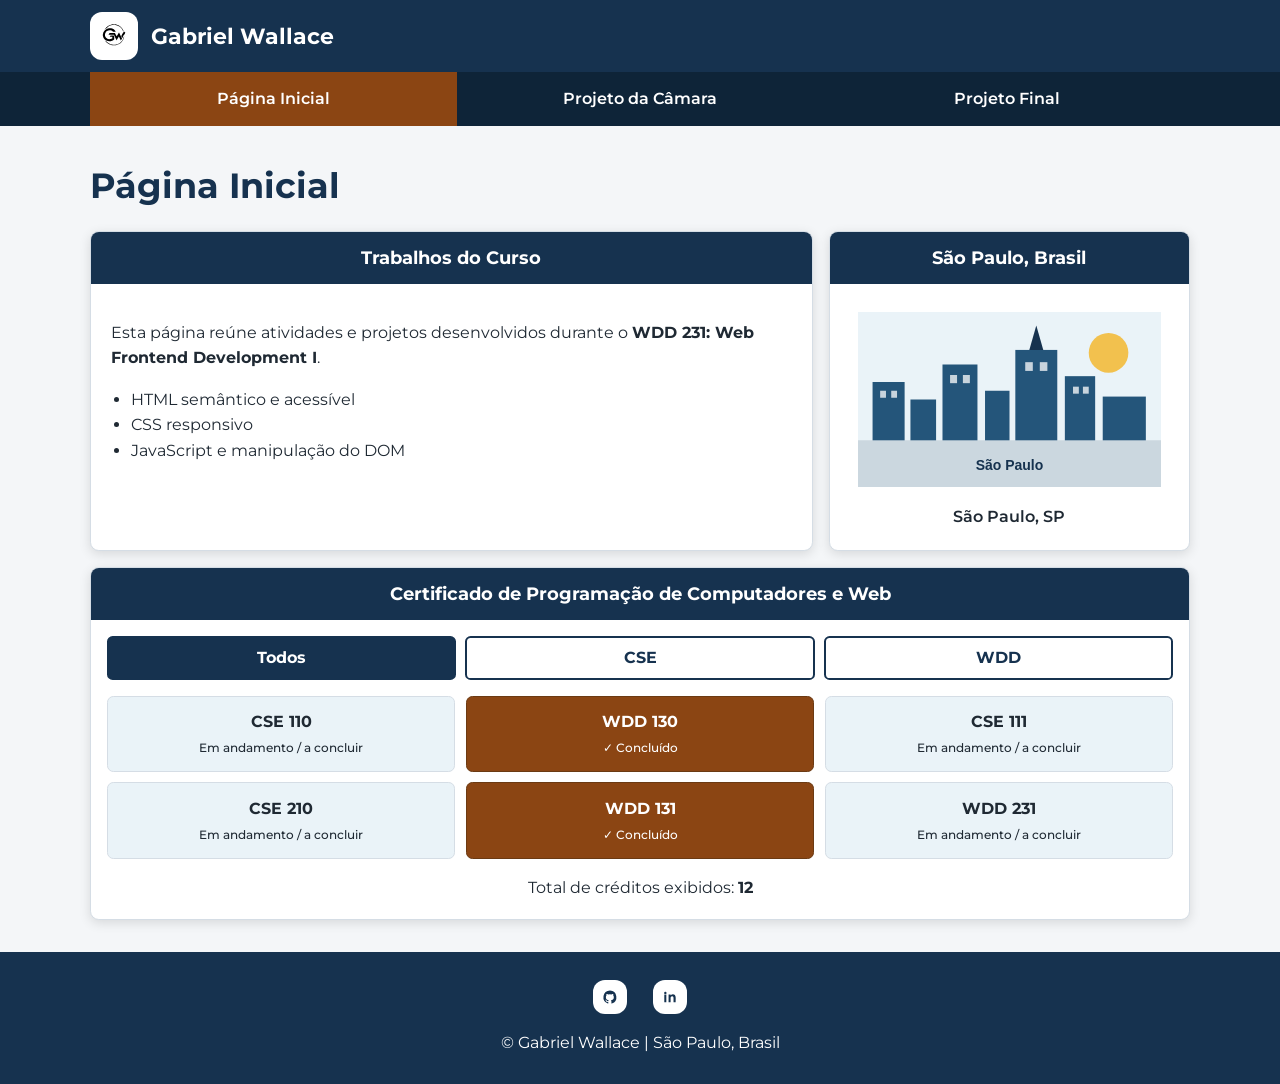
==== index.html @ f1acf522 "ok" ====
<!DOCTYPE html>
<html lang="pt-BR">
<head>
    <meta charset="UTF-8">
    <meta name="viewport" content="width=device-width, initial-scale=1.0">
    <meta name="description" content="Página inicial de Gabriel Wallace para o curso WDD 231 - Web Frontend Development I, com atividades, localização e cursos do certificado.">
    <meta name="author" content="Gabriel Wallace">
    <title>WDD 231 | Gabriel Wallace</title>

    <link rel="preconnect" href="https://fonts.googleapis.com">
    <link rel="preconnect" href="https://fonts.gstatic.com" crossorigin>
    <link href="https://fonts.googleapis.com/css2?family=Montserrat:wght@400;500;600;700&display=swap" rel="stylesheet">

    <link rel="stylesheet" href="estilos/telas-pequenas.css">
    <link rel="stylesheet" href="estilos/maior.css">

    <script src="scripts/navegacao.js" defer></script>
    <script src="scripts/data.js" defer></script>
    <script src="scripts/curso.js" defer></script>
</head>
<body>
    <header>
        <div class="cabecalho-conteudo">
            <a class="marca" href="index.html" aria-label="Página inicial">
                <img src="imagens/logo.svg" alt="" width="48" height="48">
                <span>Gabriel Wallace</span>
            </a>

            <button id="menu" type="button" aria-label="Abrir menu de navegação" aria-expanded="false" aria-controls="navegacao"></button>
        </div>

        <nav id="navegacao" aria-label="Navegação principal">
            <ul>
                <li><a class="ativo" href="index.html" aria-current="page">Página Inicial</a></li>
                <li><a href="chamber/index.html">Projeto da Câmara</a></li>
                <li><a href="final/index.html">Projeto Final</a></li>
            </ul>
        </nav>
    </header>

    <main>
        <h1>Página Inicial</h1>

        <div class="grade-superior">
            <section class="cartao trabalhos">
                <h2>Trabalhos do Curso</h2>
                <div class="conteudo-cartao">
                    <p>
                        Esta página reúne atividades e projetos desenvolvidos durante o
                        <strong>WDD 231: Web Frontend Development I</strong>.
                    </p>
                    <ul>
                        <li>HTML semântico e acessível</li>
                        <li>CSS responsivo</li>
                        <li>JavaScript e manipulação do DOM</li>
                    </ul>
                </div>
            </section>

            <section class="cartao localizacao">
                <h2>São Paulo, Brasil</h2>
                <div class="conteudo-cartao">
                    <img src="imagens/sao-paulo.svg" alt="Ilustração estilizada do horizonte urbano de São Paulo" width="520" height="300">
                    <p>São Paulo, SP</p>
                </div>
            </section>
        </div>

        <section class="cartao certificado">
            <h2>Certificado de Programação de Computadores e Web</h2>

            <div class="filtros" role="group" aria-label="Filtrar cursos">
                <button class="filtro ativo" type="button" data-filtro="todos" aria-pressed="true">Todos</button>
                <button class="filtro" type="button" data-filtro="CSE" aria-pressed="false">CSE</button>
                <button class="filtro" type="button" data-filtro="WDD" aria-pressed="false">WDD</button>
            </div>

            <div id="cursos" class="grade-cursos" aria-live="polite"></div>

            <p class="creditos">
                Total de créditos exibidos:
                <strong><span id="totalCreditos">0</span></strong>
            </p>
        </section>
    </main>

    <footer>
        <div class="redes-sociais" aria-label="Links de mídia social">
            <a href="https://github.com/gabrielwallacess" target="_blank" rel="noopener noreferrer" aria-label="GitHub de Gabriel Wallace">
                <img src="imagens/github.svg" alt="" width="34" height="34">
            </a>
            <a href="https://www.linkedin.com/in/gabrielwallaces/" target="_blank" rel="noopener noreferrer" aria-label="LinkedIn de Gabriel Wallace">
                <img src="imagens/linkedin.svg" alt="" width="34" height="34">
            </a>
        </div>

        <p>&copy; <span id="anoAtual"></span> Gabriel Wallace | São Paulo, Brasil</p>
        <p id="ultimaModificacao"></p>
    </footer>
</body>
</html>
---- estilos/telas-pequenas.css ----
* {
    box-sizing: border-box;
}

:root {
    --azul-escuro: #16324f;
    --azul-medio: #24557a;
    --azul-claro: #eaf3f8;
    --destaque: #8b4513;
    --texto: #1f2933;
    --branco: #ffffff;
    --cinza: #f4f6f8;
    --borda: #d5dde5;
    --sombra: 0 3px 12px rgb(0 0 0 / 12%);
}

html {
    min-width: 320px;
}

body {
    margin: 0;
    font-family: "Montserrat", Arial, sans-serif;
    color: var(--texto);
    background: var(--cinza);
    line-height: 1.6;
}

img {
    display: block;
    max-width: 100%;
    height: auto;
     background-color: #ffffff;
    padding: 8px;
    border-radius: 12px; /* opcional */
}

header {
    background: var(--azul-escuro);
    color: var(--branco);
}

.cabecalho-conteudo {
    display: flex;
    align-items: center;
    justify-content: space-between;
    gap: 1rem;
    max-width: 1100px;
    margin: 0 auto;
    padding: 0.75rem 1rem;
}

.marca {
    display: flex;
    align-items: center;
    gap: 0.8rem;
    color: var(--branco);
    text-decoration: none;
    font-size: 1.15rem;
    font-weight: 700;
}

.marca img {
    flex: 0 0 48px;
}

#menu {
    width: 48px;
    height: 48px;
    border: 1px solid rgb(255 255 255 / 60%);
    border-radius: 0.4rem;
    background: transparent;
    color: var(--branco);
    cursor: pointer;
    font-size: 1.8rem;
}

#menu::before {
    content: "☰";
}

#menu.aberto::before {
    content: "✕";
}

nav {
    display: none;
    background: #0e2438;
}

nav.aberto {
    display: block;
}

nav ul {
    margin: 0;
    padding: 0;
    list-style: none;
}

nav a {
    display: block;
    padding: 0.9rem 1rem;
    color: var(--branco);
    text-align: center;
    text-decoration: none;
    font-weight: 600;
    border-top: 1px solid rgb(255 255 255 / 12%);
}

nav a:hover,
nav a:focus-visible {
    background: var(--azul-medio);
}

nav a.ativo {
    background: var(--destaque);
}

main {
    width: min(1100px, calc(100% - 2rem));
    margin: 1.5rem auto 2rem;
}

h1 {
    margin: 0 0 1rem;
    color: var(--azul-escuro);
    font-size: clamp(1.6rem, 5vw, 2.2rem);
}

.grade-superior {
    display: grid;
    gap: 1rem;
}

.cartao {
    overflow: hidden;
    background: var(--branco);
    border: 1px solid var(--borda);
    border-radius: 0.55rem;
    box-shadow: var(--sombra);
}

.cartao h2 {
    margin: 0;
    padding: 0.7rem 1rem;
    background: var(--azul-escuro);
    color: var(--branco);
    text-align: center;
    font-size: 1.15rem;
}

.conteudo-cartao {
    padding: 1rem;
}

.trabalhos ul {
    padding-left: 1.25rem;
}

.localizacao img {
    width: 100%;
    border-radius: 0.35rem;
}

.localizacao p {
    margin: 0.6rem 0 0;
    text-align: center;
    font-weight: 600;
}

.certificado {
    margin-top: 1rem;
}

.filtros {
    display: grid;
    grid-template-columns: 1fr;
    gap: 0.55rem;
    padding: 1rem 1rem 0;
}

.filtro {
    min-height: 44px;
    border: 2px solid var(--azul-escuro);
    border-radius: 0.35rem;
    background: var(--branco);
    color: var(--azul-escuro);
    font: inherit;
    font-weight: 700;
    cursor: pointer;
}

.filtro:hover,
.filtro:focus-visible,
.filtro.ativo {
    background: var(--azul-escuro);
    color: var(--branco);
}

.grade-cursos {
    display: grid;
    gap: 0.65rem;
    padding: 1rem;
}

.curso {
    padding: 0.8rem 1rem;
    border: 1px solid var(--borda);
    border-radius: 0.4rem;
    background: var(--azul-claro);
    text-align: center;
    font-weight: 700;
}

.curso.concluido {
    border-color: #6b3a13;
    background: #8b4513;
    color: var(--branco);
}

.curso .status {
    display: block;
    margin-top: 0.2rem;
    font-size: 0.78rem;
    font-weight: 500;
}

.creditos {
    margin: 0;
    padding: 0 1rem 1.2rem;
    text-align: center;
}

footer {
    padding: 1.4rem 1rem;
    background: var(--azul-escuro);
    color: var(--branco);
    text-align: center;
}

.redes-sociais {
    display: flex;
    justify-content: center;
    gap: 1rem;
    margin-bottom: 0.7rem;
}

.redes-sociais a {
    display: inline-flex;
    align-items: center;
    justify-content: center;
    min-width: 44px;
    min-height: 44px;
    border-radius: 50%;
}

.redes-sociais a:hover,
.redes-sociais a:focus-visible {
    background: rgb(255 255 255 / 12%);
}

footer p {
    margin: 0.35rem 0;
}

#ultimaModificacao {
    color: #f9d79c;
    font-size: 0.9rem;
}

button:focus-visible,
a:focus-visible {
    outline: 3px solid #ffd166;
    outline-offset: 2px;
}
---- estilos/maior.css ----
@media screen and (min-width: 700px) {
    #menu {
        display: none;
    }

    nav {
        display: block;
    }

    nav ul {
        display: flex;
        justify-content: center;
        max-width: 1100px;
        margin: 0 auto;
    }

    nav li {
        flex: 1;
    }

    nav a {
        border-top: 0;
        min-height: 50px;
    }

    .grade-superior {
        grid-template-columns: 2fr 1fr;
        align-items: stretch;
    }

    .filtros {
        grid-template-columns: repeat(3, 1fr);
    }

    .grade-cursos {
        grid-template-columns: repeat(3, 1fr);
    }
}

@media screen and (min-width: 950px) {
    .cabecalho-conteudo {
        padding-inline: 0;
    }

    .marca {
        font-size: 1.35rem;
    }

    main {
        margin-top: 2rem;
    }

    .conteudo-cartao {
        padding: 1.25rem;
    }
}
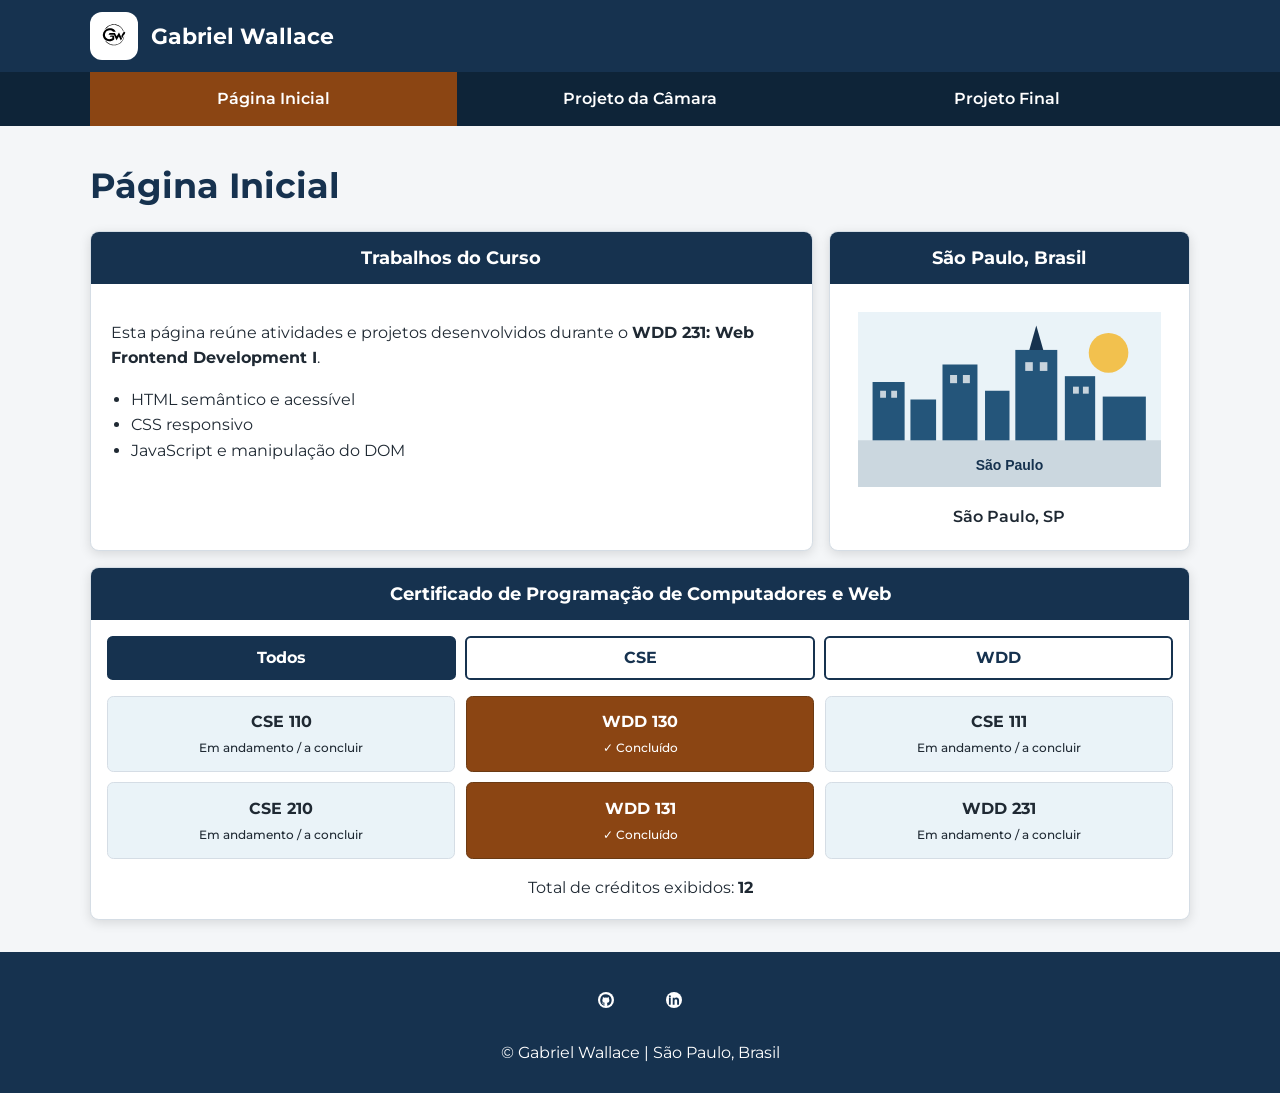
==== commit e0ce319f: "ok" ====
--- a/index.html
+++ b/index.html
@@ -83,19 +83,19 @@
             </p>
         </section>
     </main>
+<footer>
+    <nav class="social-nav" aria-label="Redes sociais">
+        <a href="https://github.com/gabrielwallacess">
+            <img src="imagens/github.svg" alt="GitHub">
+        </a>
 
-    <footer>
-        <div class="redes-sociais" aria-label="Links de mídia social">
-            <a href="https://github.com/gabrielwallacess" target="_blank" rel="noopener noreferrer" aria-label="GitHub de Gabriel Wallace">
-                <img src="imagens/github.svg" alt="" width="34" height="34">
-            </a>
-            <a href="https://www.linkedin.com/in/gabrielwallaces/" target="_blank" rel="noopener noreferrer" aria-label="LinkedIn de Gabriel Wallace">
-                <img src="imagens/linkedin.svg" alt="" width="34" height="34">
-            </a>
-        </div>
+        <a href="https://linkedin.com/in/seuperfil">
+            <img src="imagens/linkedin.svg" alt="LinkedIn">
+        </a>
+    </nav>
 
-        <p>&copy; <span id="anoAtual"></span> Gabriel Wallace | São Paulo, Brasil</p>
-        <p id="ultimaModificacao"></p>
-    </footer>
-</body>
+    <p>&copy; <span id="anoAtual"></span> Gabriel Wallace | São Paulo, Brasil</p>
+
+    <p id="ultimaModificacao"></p>
+</footer>
 </html>
--- a/estilos/telas-pequenas.css
+++ b/estilos/telas-pequenas.css
@@ -239,25 +239,44 @@
     text-align: center;
 }
 
-.redes-sociais {
+/* ===========================
+   REDES SOCIAIS
+=========================== */
+
+.social-nav {
     display: flex;
     justify-content: center;
-    gap: 1rem;
-    margin-bottom: 0.7rem;
-}
-
-.redes-sociais a {
-    display: inline-flex;
-    align-items: center;
+    align-items: center;
+    gap: 20px;
+
+    margin-bottom: 15px;
+
+    background: transparent;
+}
+
+.social-nav a {
+    display: flex;
     justify-content: center;
-    min-width: 44px;
-    min-height: 44px;
+    align-items: center;
+
+    width: 48px;
+    height: 48px;
+
     border-radius: 50%;
-}
-
-.redes-sociais a:hover,
-.redes-sociais a:focus-visible {
-    background: rgb(255 255 255 / 12%);
+    text-decoration: none;
+}
+
+.social-nav a:hover {
+    background: rgba(255,255,255,.15);
+}
+
+.social-nav img {
+    width: 32px;
+    height: 32px;
+
+    padding: 0;
+    background: transparent;
+    border-radius: 0;
 }
 
 footer p {
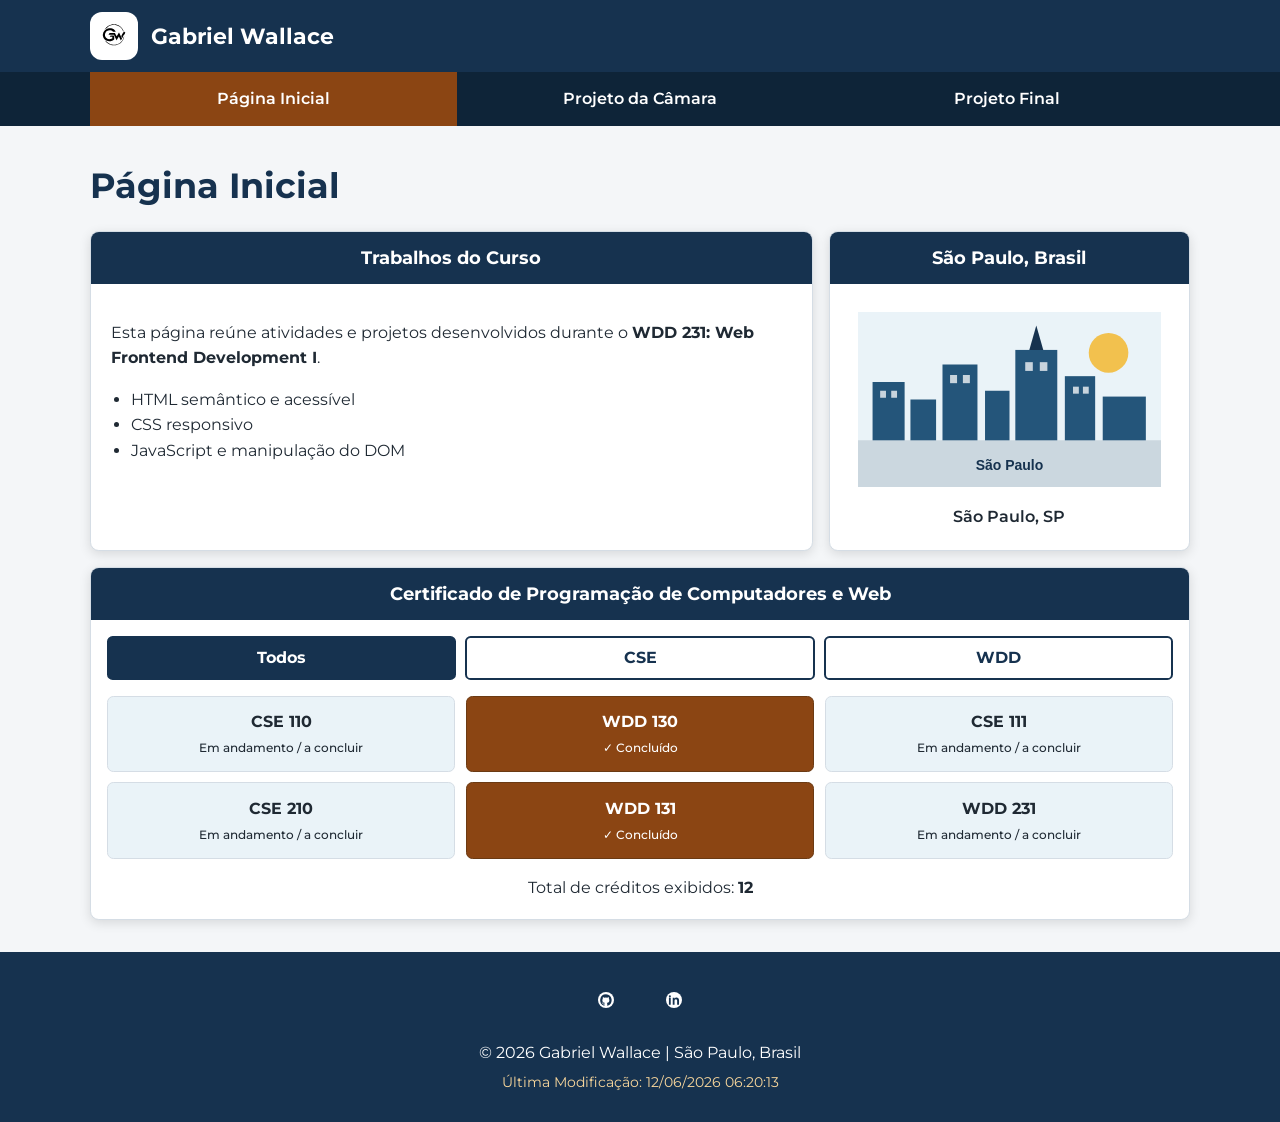
==== commit 333405e3: "ok" ====
--- a/index.html
+++ b/index.html
@@ -22,7 +22,7 @@
     <header>
         <div class="cabecalho-conteudo">
             <a class="marca" href="index.html" aria-label="Página inicial">
-                <img src="imagens/logo.svg" alt="" width="48" height="48">
+                <img src="imagens/logo.svg" alt="Logotipo GW" width="48" height="48">
                 <span>Gabriel Wallace</span>
             </a>
 
@@ -89,7 +89,7 @@
             <img src="imagens/github.svg" alt="GitHub">
         </a>
 
-        <a href="https://linkedin.com/in/seuperfil">
+        <a href="https://www.linkedin.com/in/gabrielwallaces/">
             <img src="imagens/linkedin.svg" alt="LinkedIn">
         </a>
     </nav>
@@ -98,4 +98,5 @@
 
     <p id="ultimaModificacao"></p>
 </footer>
+</body>
 </html>
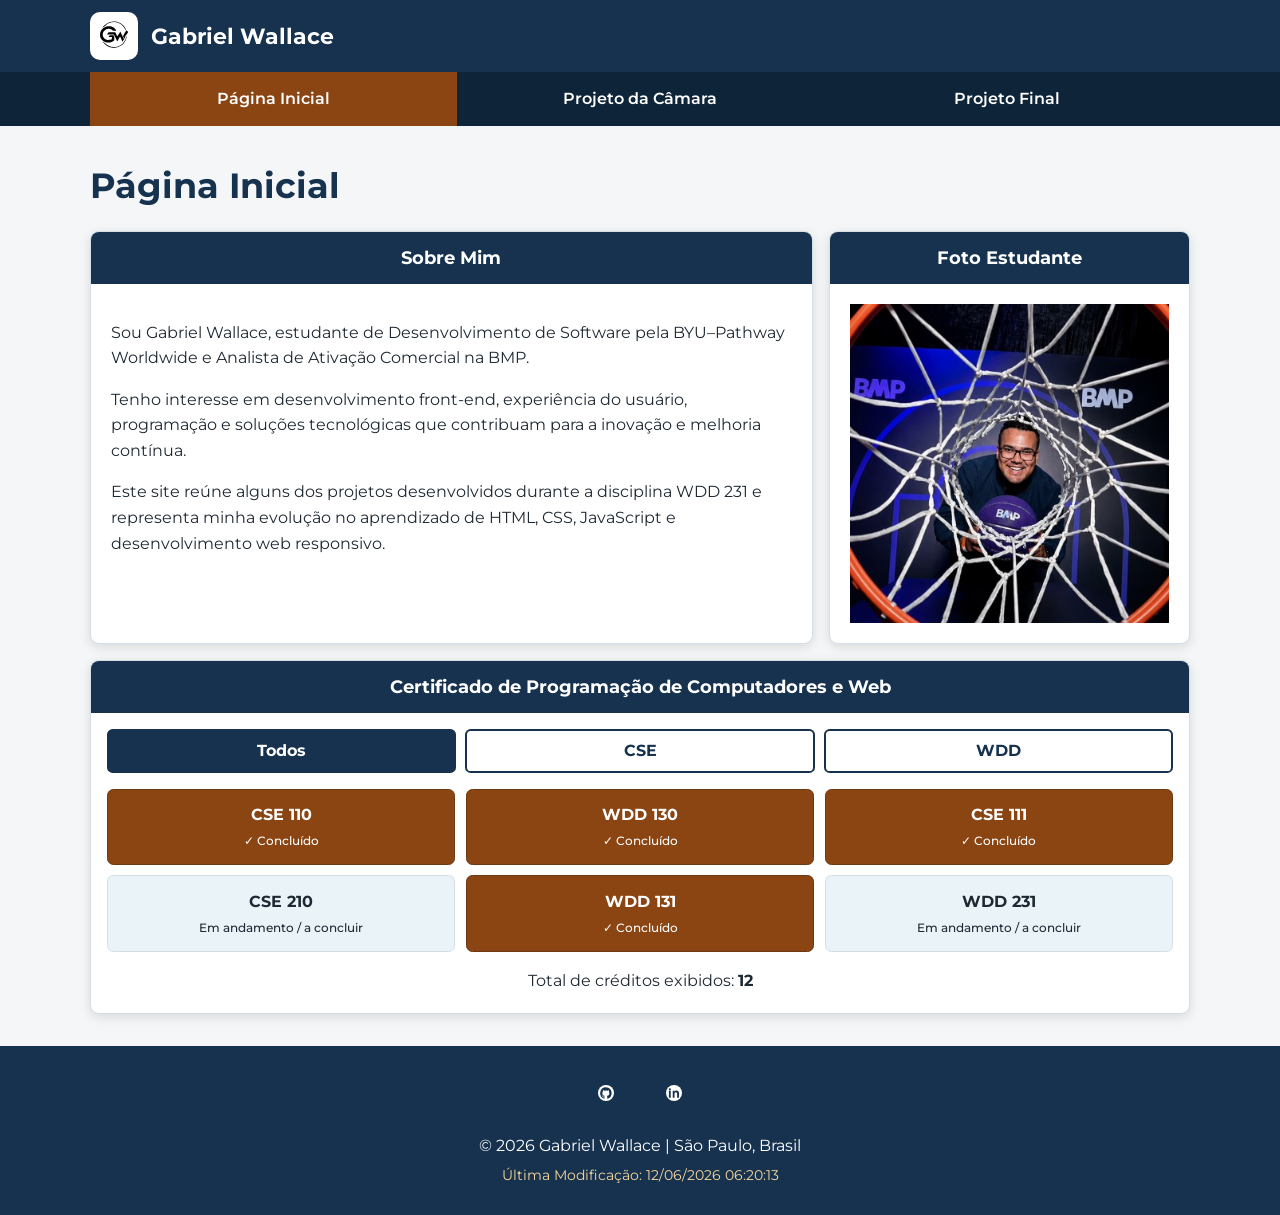
==== commit 1ee914d6: "ok" ====
--- a/index.html
+++ b/index.html
@@ -43,25 +43,32 @@
 
         <div class="grade-superior">
             <section class="cartao trabalhos">
-                <h2>Trabalhos do Curso</h2>
+                <h2>Sobre Mim</h2>
                 <div class="conteudo-cartao">
-                    <p>
-                        Esta página reúne atividades e projetos desenvolvidos durante o
-                        <strong>WDD 231: Web Frontend Development I</strong>.
-                    </p>
-                    <ul>
-                        <li>HTML semântico e acessível</li>
-                        <li>CSS responsivo</li>
-                        <li>JavaScript e manipulação do DOM</li>
-                    </ul>
+                     <p>
+            Sou Gabriel Wallace, estudante de Desenvolvimento de Software pela
+            BYU–Pathway Worldwide e Analista de Ativação Comercial na BMP.
+        </p>
+
+        <p>
+            Tenho interesse em desenvolvimento front-end, experiência do usuário,
+            programação e soluções tecnológicas que contribuam para a inovação e
+            melhoria contínua.
+        </p>
+
+        <p>
+            Este site reúne alguns dos projetos desenvolvidos durante a disciplina
+            WDD 231 e representa minha evolução no aprendizado de HTML, CSS,
+            JavaScript e desenvolvimento web responsivo.
+        </p>
                 </div>
             </section>
 
-            <section class="cartao localizacao">
-                <h2>São Paulo, Brasil</h2>
+            <section class="cartao foto estudante">
+                <h2>Foto Estudante</h2>
                 <div class="conteudo-cartao">
-                    <img src="imagens/sao-paulo.svg" alt="Ilustração estilizada do horizonte urbano de São Paulo" width="520" height="300">
-                    <p>São Paulo, SP</p>
+                    <img src="imagens/estudante.jfif" alt="Foto do aluno Gabriel Wallace" width="520" height="300">
+
                 </div>
             </section>
         </div>
@@ -85,11 +92,15 @@
     </main>
 <footer>
     <nav class="social-nav" aria-label="Redes sociais">
-        <a href="https://github.com/gabrielwallacess">
+        <a href="https://github.com/gabrielwallacess"
+        target="_blank"
+        rel="noopener noreferrer">
             <img src="imagens/github.svg" alt="GitHub">
         </a>
 
-        <a href="https://www.linkedin.com/in/gabrielwallaces/">
+        <a href="https://www.linkedin.com/in/gabrielwallaces/"
+        target="_blank"
+        rel="noopener noreferrer">
             <img src="imagens/linkedin.svg" alt="LinkedIn">
         </a>
     </nav>
--- a/estilos/telas-pequenas.css
+++ b/estilos/telas-pequenas.css
@@ -30,9 +30,24 @@
     display: block;
     max-width: 100%;
     height: auto;
-     background-color: #ffffff;
-    padding: 8px;
-    border-radius: 12px; /* opcional */
+}
+
+.marca img {
+    width: 48px;
+    height: 48px;
+
+    background: #fff;
+    padding: 4px;
+    border-radius: 10px;
+
+    object-fit: contain;
+}
+
+.foto-estudante img {
+    width:100%;
+    padding: 0;
+    background: transparent;
+    border-radius: 8px;
 }
 
 header {
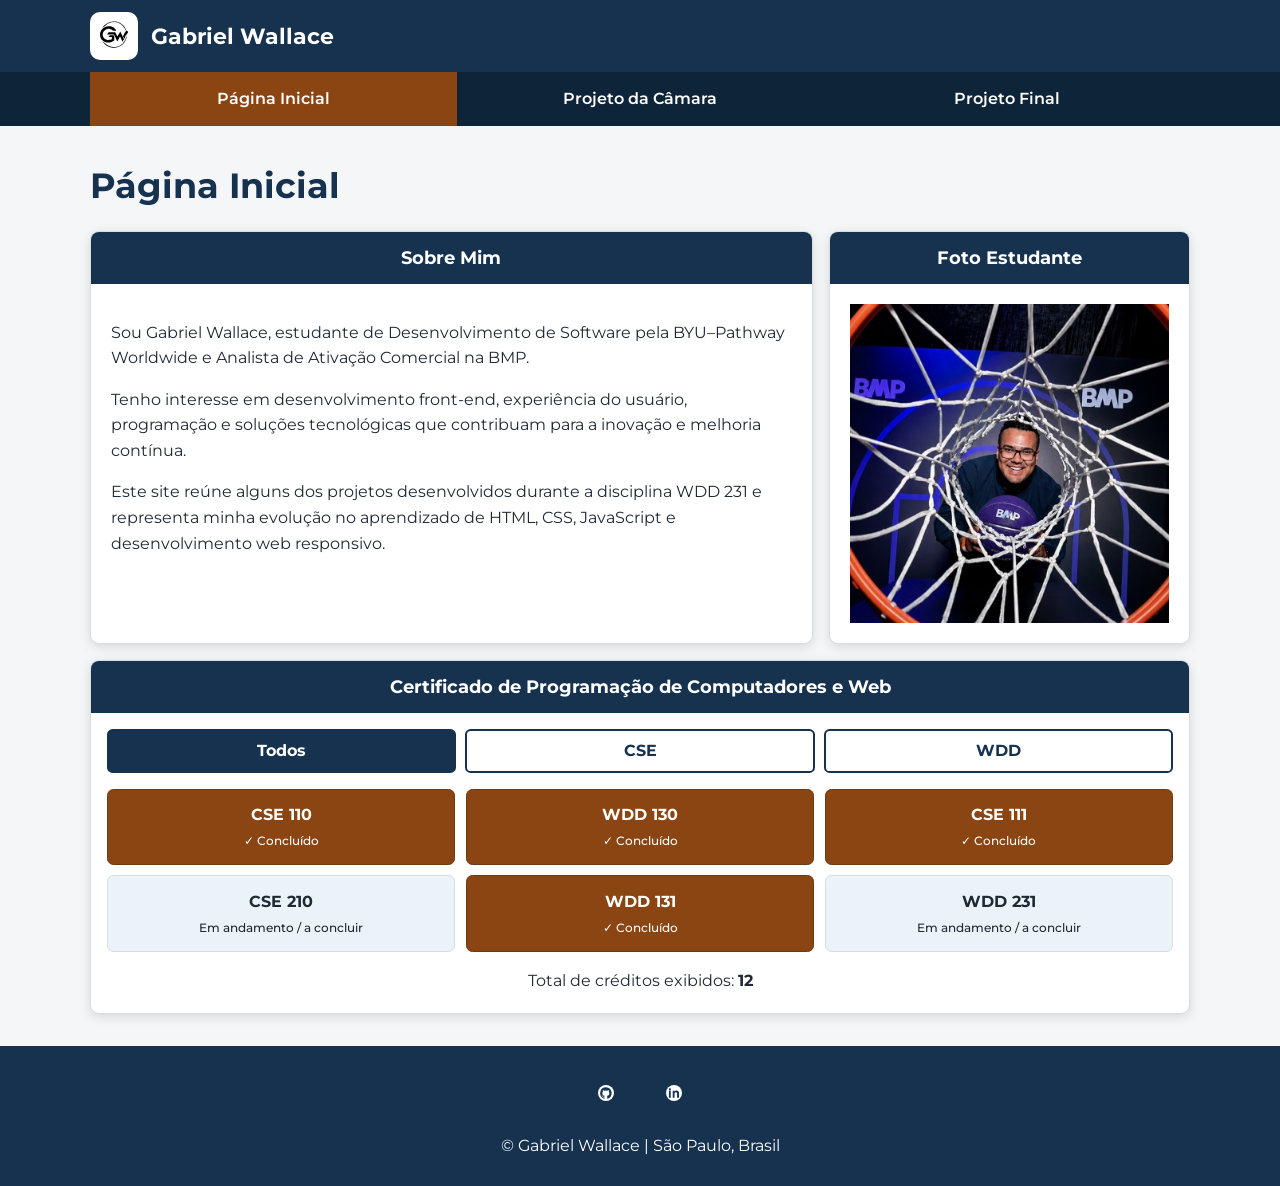
==== commit dbcdb8a6: "ok" ====
--- a/index.html
+++ b/index.html
@@ -5,8 +5,15 @@
     <meta name="viewport" content="width=device-width, initial-scale=1.0">
     <meta name="description" content="Página inicial de Gabriel Wallace para o curso WDD 231 - Web Frontend Development I, com atividades, localização e cursos do certificado.">
     <meta name="author" content="Gabriel Wallace">
+
+    <meta property="og:title" content="WDD 231 | Gabriel Wallace">
+    <meta property="og:description" content="Página inicial de Gabriel Wallace para o curso WDD 231 - Web Frontend Development I, com projetos, atividades e certificado de Programação de Computadores e Web.">
+    <meta property="og:image" content="https://gabrielwallacess.github.io/wdd231/imagens/estudante.jfif">
+    <meta property="og:url" content="https://gabrielwallacess.github.io/wdd231/">
+    
     <title>WDD 231 | Gabriel Wallace</title>
 
+    <link rel="icon" href="imagens/favicon.ico">
     <link rel="preconnect" href="https://fonts.googleapis.com">
     <link rel="preconnect" href="https://fonts.gstatic.com" crossorigin>
     <link href="https://fonts.googleapis.com/css2?family=Montserrat:wght@400;500;600;700&display=swap" rel="stylesheet">
@@ -89,6 +96,7 @@
                 <strong><span id="totalCreditos">0</span></strong>
             </p>
         </section>
+        <dialog id="infos-do-curso"></dialog>
     </main>
 <footer>
     <nav class="social-nav" aria-label="Redes sociais">
--- a/estilos/telas-pequenas.css
+++ b/estilos/telas-pequenas.css
@@ -228,6 +228,18 @@
     font-weight: 700;
 }
 
+.curso {
+    cursor: pointer;
+    transition: transform .2s ease, box-shadow .2s ease;
+}
+
+.curso:hover,
+.curso:focus-visible {
+    transform: translateY(-3px);
+    box-shadow: 0 4px 12px rgba(0,0,0,.2);
+}
+
+
 .curso.concluido {
     border-color: #6b3a13;
     background: #8b4513;
@@ -308,3 +320,55 @@
     outline: 3px solid #ffd166;
     outline-offset: 2px;
 }
+
+dialog {
+    border: none;
+    border-radius: 12px;
+    padding: 2rem;
+    width: 90%;
+    max-width: 600px;
+    background: var(--branco);
+    color: var(--texto);
+    box-shadow: var(--sombra);
+    position: relative;
+}
+
+dialog::backdrop {
+    background: rgba(0,0,0,.65);
+}
+
+dialog button {
+    position: absolute;
+    top: 1rem;
+    right: 1rem;
+    width: 36px;
+    height: 36px;
+    border: none;
+    border-radius: 50%;
+    background: var(--azul-escuro);
+    color: var(--branco);
+    font-size: 1rem;
+    cursor: pointer;
+    transition: background .2s ease;
+}
+
+dialog button:hover {
+    background: var(--azul-medio);
+}
+
+dialog h2 {
+    margin-top: 0;
+    color: var(--azul-escuro);
+}
+
+dialog h3 {
+    color: var(--destaque);
+}
+
+dialog strong {
+    color: var(--azul-escuro);
+}
+
+dialog p{
+    margin:.5rem 0;
+}
